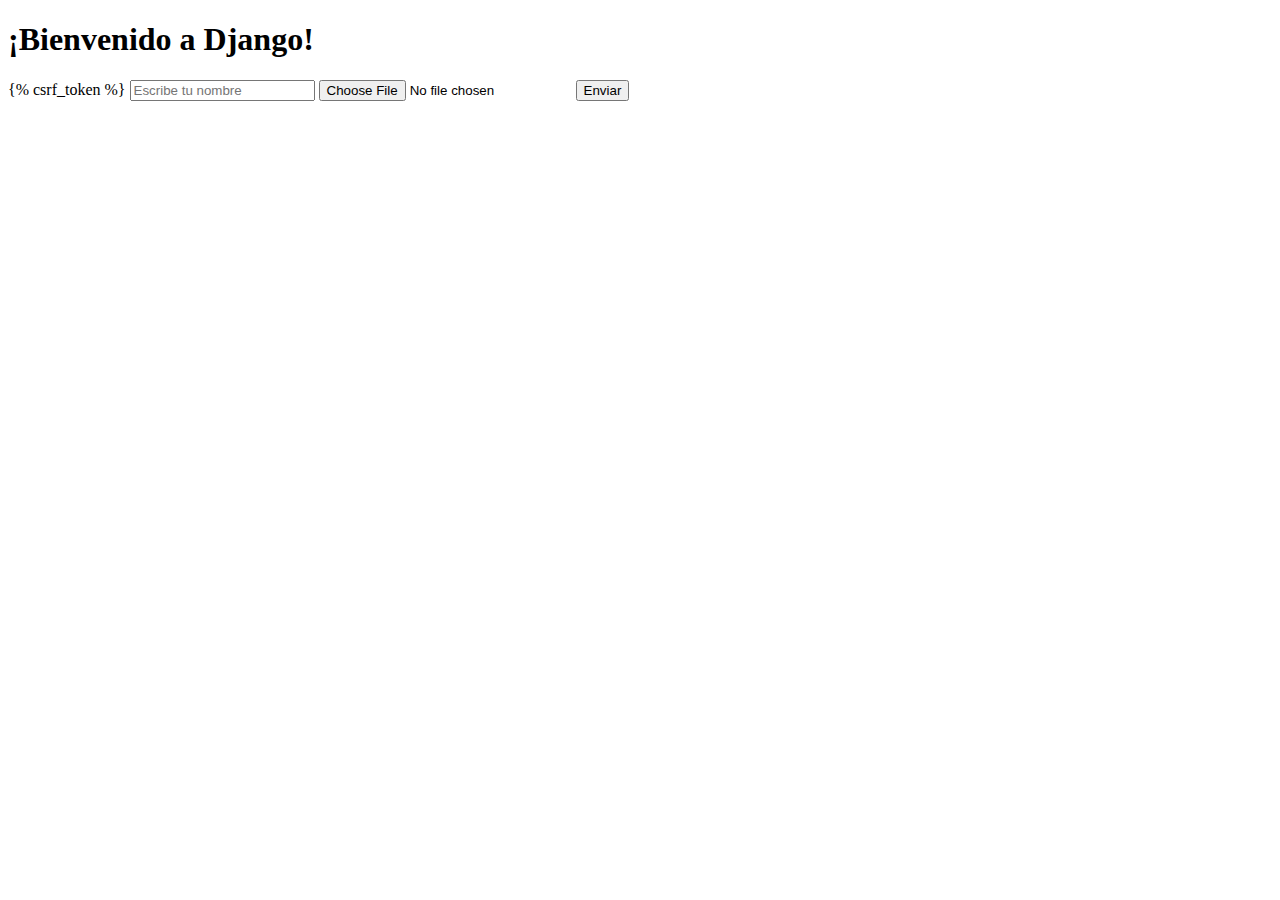
==== visualator/vslt_app/templates/index.html @ b3604d41 "start the server, routes and basic graphics for testing" ====
<!DOCTYPE html>
<html>
<head>
    <title>Mi primera página</title>
</head>
<body>
    <h1>¡Bienvenido a Django!</h1>
    <form method="post" action="/graphic/" enctype="multipart/form-data">
        {% csrf_token %}
        <input type="text" name="nombre" placeholder="Escribe tu nombre">
        <input type="file" name="dataset">
        <input type="submit" value="Enviar">
    </form>
</body>
</html>
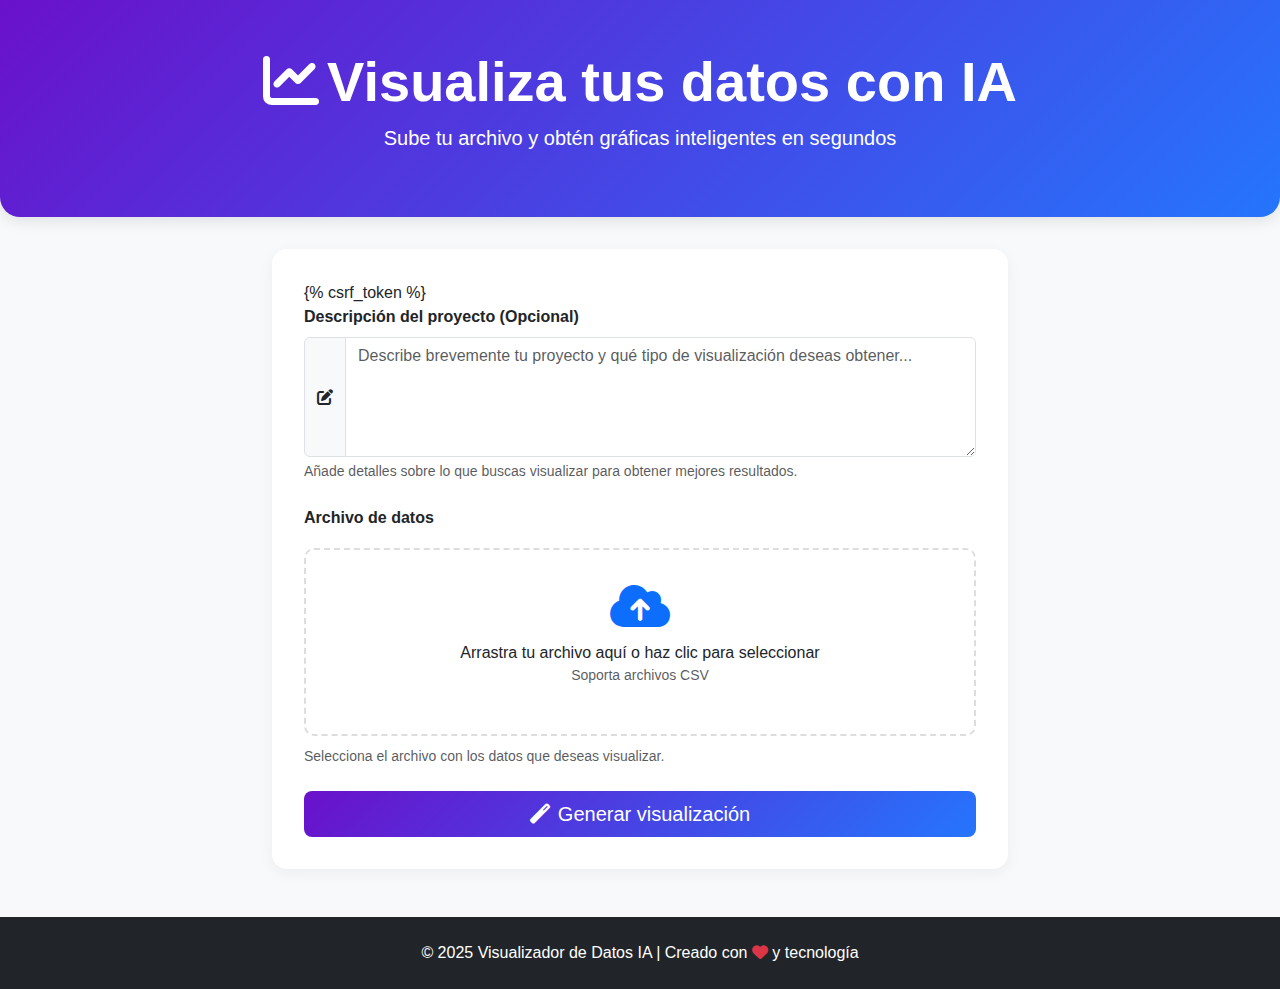
==== commit 8ff6b576: "Improve the frontend and allow the scatter graphics and the user description for a best response" ====
--- a/visualator/vslt_app/templates/index.html
+++ b/visualator/vslt_app/templates/index.html
@@ -1,15 +1,155 @@
 <!DOCTYPE html>
-<html>
+<html lang="es">
 <head>
-    <title>Mi primera página</title>
+    <meta charset="UTF-8">
+    <meta name="viewport" content="width=device-width, initial-scale=1.0">
+    <title>Visualizador de Datos IA</title>
+    <!-- Bootstrap CSS -->
+    <link href="https://cdnjs.cloudflare.com/ajax/libs/bootstrap/5.3.0/css/bootstrap.min.css" rel="stylesheet">
+    <!-- Font Awesome -->
+    <link href="https://cdnjs.cloudflare.com/ajax/libs/font-awesome/6.4.0/css/all.min.css" rel="stylesheet">
+    <style>
+        body {
+            background-color: #f8f9fa;
+            font-family: 'Segoe UI', Tahoma, Geneva, Verdana, sans-serif;
+        }
+        .hero-section {
+            background: linear-gradient(135deg, #6a11cb 0%, #2575fc 100%);
+            color: white;
+            padding: 3rem 0;
+            margin-bottom: 2rem;
+            border-radius: 0 0 20px 20px;
+            box-shadow: 0 4px 15px rgba(0, 0, 0, 0.1);
+        }
+        .form-container {
+            background-color: white;
+            border-radius: 15px;
+            padding: 2rem;
+            box-shadow: 0 4px 15px rgba(0, 0, 0, 0.05);
+        }
+        .btn-gradient {
+            background: linear-gradient(135deg, #6a11cb 0%, #2575fc 100%);
+            border: none;
+            transition: all 0.3s ease;
+        }
+        .btn-gradient:hover {
+            transform: translateY(-2px);
+            box-shadow: 0 5px 15px rgba(37, 117, 252, 0.4);
+        }
+        .file-upload {
+            position: relative;
+            overflow: hidden;
+            margin: 10px 0;
+            border: 2px dashed #ddd;
+            border-radius: 10px;
+            padding: 2rem 1rem;
+            text-align: center;
+            transition: all 0.3s ease;
+        }
+        .file-upload:hover {
+            border-color: #2575fc;
+        }
+        .file-upload input[type=file] {
+            position: absolute;
+            top: 0;
+            right: 0;
+            min-width: 100%;
+            min-height: 100%;
+            font-size: 100px;
+            text-align: right;
+            filter: alpha(opacity=0);
+            opacity: 0;
+            outline: none;
+            cursor: pointer;
+            display: block;
+        }
+        .file-upload-text {
+            margin-top: 10px;
+        }
+        textarea.form-control {
+            min-height: 120px;
+            resize: vertical;
+        }
+    </style>
 </head>
 <body>
-    <h1>¡Bienvenido a Django!</h1>
-    <form method="post" action="/graphic/" enctype="multipart/form-data">
-        {% csrf_token %}
-        <input type="text" name="nombre" placeholder="Escribe tu nombre">
-        <input type="file" name="dataset">
-        <input type="submit" value="Enviar">
-    </form>
+    <div class="hero-section">
+        <div class="container text-center">
+            <h1 class="display-4 fw-bold"><i class="fas fa-chart-line me-2"></i>Visualiza tus datos con IA</h1>
+            <p class="lead">Sube tu archivo y obtén gráficas inteligentes en segundos</p>
+        </div>
+    </div>
+
+    <div class="container mb-5">
+        <div class="row justify-content-center">
+            <div class="col-md-8">
+                <div class="form-container">
+                    <form method="post" action="/graphic/" enctype="multipart/form-data" class="needs-validation" novalidate>
+                        {% csrf_token %}
+                        
+                        <div class="mb-4">
+                            <label for="description" class="form-label fw-bold">Descripción del proyecto (Opcional)</label>
+                            <div class="input-group">
+                                <span class="input-group-text"><i class="fas fa-pen-to-square"></i></span>
+                                <textarea class="form-control" id="description" name="description" placeholder="Describe brevemente tu proyecto y qué tipo de visualización deseas obtener..."></textarea>
+                            </div>
+                            <div class="form-text">Añade detalles sobre lo que buscas visualizar para obtener mejores resultados.</div>
+                        </div>
+                        
+                        <div class="mb-4">
+                            <label for="dataset" class="form-label fw-bold">Archivo de datos</label>
+                            <div class="file-upload">
+                                <i class="fas fa-cloud-upload-alt fa-3x text-primary"></i>
+                                <div class="file-upload-text">
+                                    <p class="mb-0">Arrastra tu archivo aquí o haz clic para seleccionar</p>
+                                    <p class="text-muted small">Soporta archivos CSV</p>
+                                </div>
+                                <input type="file" class="form-control" id="dataset" name="dataset" accept=".csv" required>
+                            </div>
+                            <div id="fileHelp" class="form-text text-muted">Selecciona el archivo con los datos que deseas visualizar.</div>
+                        </div>
+                        
+                        <div class="d-grid gap-2">
+                            <button type="submit" class="btn btn-gradient btn-lg text-white">
+                                <i class="fas fa-magic me-2"></i>Generar visualización
+                            </button>
+                        </div>
+                    </form>
+                </div>
+            </div>
+        </div>
+    </div>
+
+    <footer class="bg-dark text-white text-center py-4 mt-5">
+        <div class="container">
+            <p class="mb-0">© 2025 Visualizador de Datos IA | Creado con <i class="fas fa-heart text-danger"></i> y tecnología</p>
+        </div>
+    </footer>
+
+    <!-- Bootstrap JS -->
+    <script src="https://cdnjs.cloudflare.com/ajax/libs/bootstrap/5.3.0/js/bootstrap.bundle.min.js"></script>
+    <script>
+        // Mostrar el nombre del archivo seleccionado
+        document.getElementById('dataset').addEventListener('change', function(e) {
+            const fileName = e.target.files[0].name;
+            const fileText = document.querySelector('.file-upload-text p:first-child');
+            fileText.textContent = 'Archivo seleccionado: ' + fileName;
+        });
+
+        // Validación del formulario
+        (function () {
+            'use strict'
+            const forms = document.querySelectorAll('.needs-validation');
+            Array.from(forms).forEach(function (form) {
+                form.addEventListener('submit', function (event) {
+                    if (!form.checkValidity()) {
+                        event.preventDefault();
+                        event.stopPropagation();
+                    }
+                    form.classList.add('was-validated');
+                }, false);
+            });
+        })();
+    </script>
 </body>
-</html>
+</html>